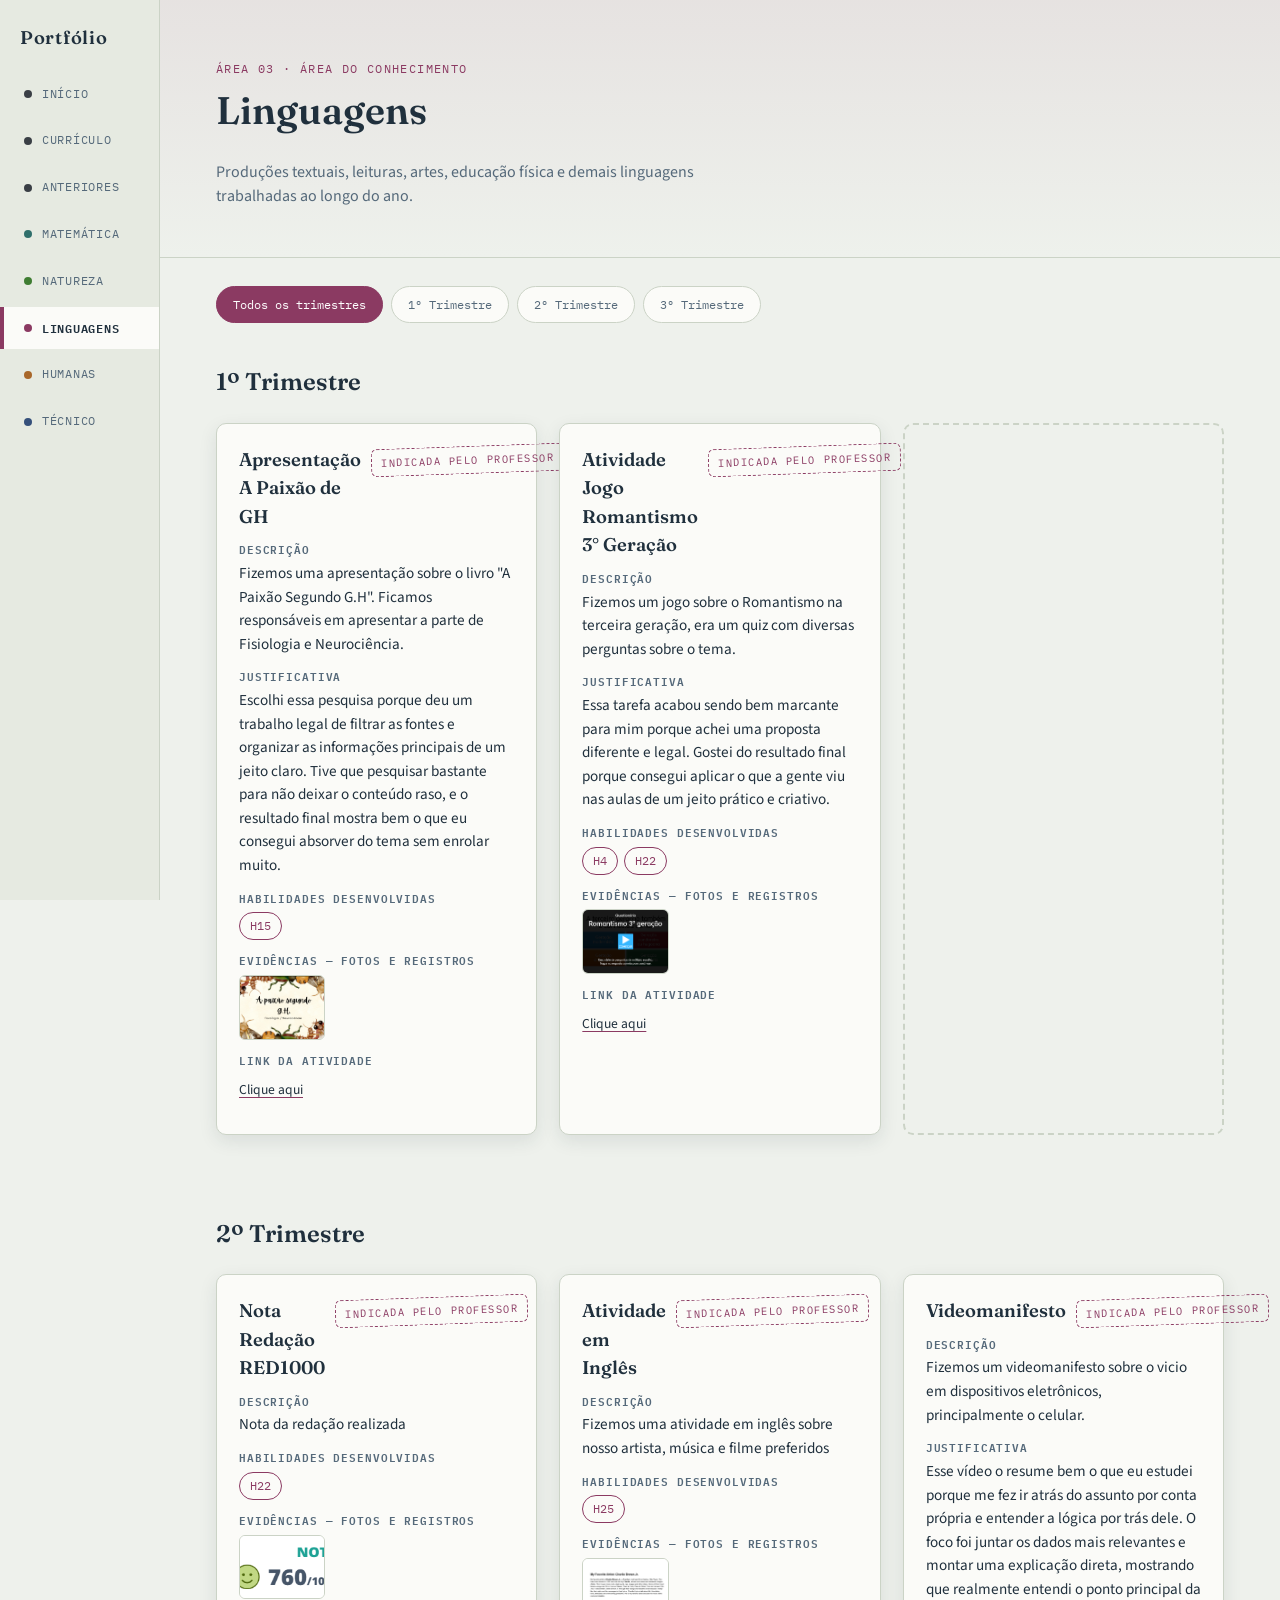
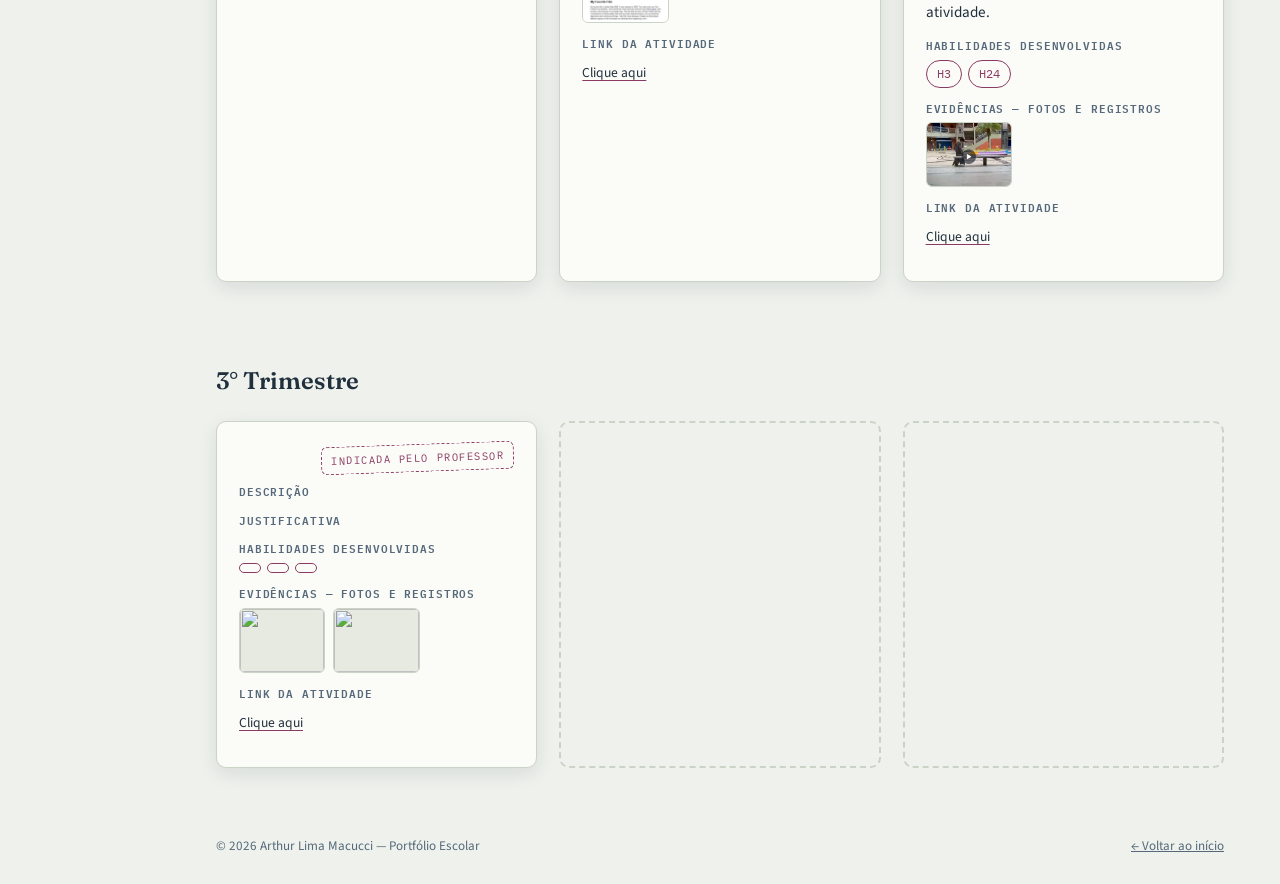
==== paginas/linguagens.html @ ddefc344 "first commit" ====
<!DOCTYPE html>
<html lang="pt-BR">
<head>
<meta charset="UTF-8">
<meta name="viewport" content="width=device-width, initial-scale=1.0">
<title>Linguagens — Portfólio Escolar</title>
<link rel="stylesheet" href="../css/style.css">
</head>
<body class="area-lin" style="--cor-area: var(--lin);">

  <header class="topo-mobile">
    <span class="topo-mobile__titulo">Linguagens</span>
    <button class="topo-mobile__botao" data-acao="abrir-menu" aria-expanded="false">☰ Menu</button>
  </header>

  <div class="pagina">

    <nav class="indice" aria-label="Navegação principal">
      <span class="indice__marca">Portfólio</span>
      <ul class="indice__lista">
        <li><a class="indice__aba" href="../index.html#inicio"><span class="ponto"></span>Início</a></li>
        <li><a class="indice__aba" href="../index.html#curriculo"><span class="ponto"></span>Currículo</a></li>
        <li><a class="indice__aba" href="../index.html#anteriores"><span class="ponto"></span>Anteriores</a></li>
        <li><a class="indice__aba indice__aba--mat" href="matematica.html"><span class="ponto"></span>Matemática</a></li>
        <li><a class="indice__aba indice__aba--nat" href="natureza.html"><span class="ponto"></span>Natureza</a></li>
        <li><a class="indice__aba indice__aba--lin ativa" href="linguagens.html"><span class="ponto"></span>Linguagens</a></li>
        <li><a class="indice__aba indice__aba--hum" href="humanas.html"><span class="ponto"></span>Humanas</a></li>
        <li><a class="indice__aba indice__aba--tec" href="tecnico.html"><span class="ponto"></span>Técnico</a></li>
      </ul>
    </nav>

    <main class="conteudo">

      <header class="area-hero">
        <span class="eyebrow">Área 03 · Área do conhecimento</span>
        <h1 class="area-hero__titulo">Linguagens</h1>
        <p class="area-hero__intro">Produções textuais, leituras, artes, educação física e demais linguagens trabalhadas ao longo do ano.</p>
      </header>

      <div class="filtro-trimestre">
        <button class="filtro-trimestre__botao ativo" data-filtro="todos">Todos os trimestres</button>
        <button class="filtro-trimestre__botao" data-filtro="1">1º Trimestre</button>
        <button class="filtro-trimestre__botao" data-filtro="2">2º Trimestre</button>
        <button class="filtro-trimestre__botao" data-filtro="3">3º Trimestre</button>
      </div>


      <section class="trimestre" data-trimestre="1">
        <div class="trimestre__titulo">
          <h2>1º Trimestre</h2>
        </div>
        <div class="atividades">

        <article class="atividade">
          <div class="atividade__topo">
            <h3 class="atividade__titulo">Apresentação A Paixão de GH</h3>
            <span class="selo ">Indicada pelo professor</span>
          </div>

          <div class="atividade__campo">
            <h4>Descrição</h4>
            <p>Fizemos uma apresentação sobre o livro "A Paixão Segundo G.H". Ficamos responsáveis em apresentar a parte de Fisiologia e Neurociência.</p>
          </div>

          <div class="atividade__campo">
            <h4>Justificativa</h4>
            <p>Escolhi essa pesquisa porque deu um trabalho legal de filtrar as fontes e organizar as informações principais de um jeito claro. Tive que pesquisar bastante para não deixar o conteúdo raso, e o resultado final mostra bem o que eu consegui absorver do tema sem enrolar muito.</p>
          </div>

          <div class="atividade__campo">
            <h4>Habilidades desenvolvidas</h4>
            <div class="habilidades chips">
              <span class="chip">H15</span>
            </div>
          </div>

          <div class="atividade__campo">
            <h4>Evidências — fotos e registros</h4>
            <div class="evidencias">
              <div class="evidencias__foto">
                <img src="../assets/fotos/lin1.png" alt="foto">
              </div>
            </div>
          </div>

          <div class="atividade__campo">
            <h4>Link da atividade</h4>
            <div class="atividade__links">
              <a class="link-evidencia" href="https://www.canva.com/design/DAHGHVCDgGg/r-gsORPA9LTLjKG3ifxD5A/edit" target="_blank" rel="noopener">Clique aqui</a>
            </div>
          </div>
        </article>

                <article class="atividade">
          <div class="atividade__topo">
            <h3 class="atividade__titulo">Atividade Jogo Romantismo 3° Geração</h3>
            <span class="selo ">Indicada pelo professor</span>
          </div>

          <div class="atividade__campo">
            <h4>Descrição</h4>
            <p>Fizemos um jogo sobre o Romantismo na terceira geração, era um quiz com diversas perguntas sobre o tema.</p>
          </div>

          <div class="atividade__campo">
            <h4>Justificativa</h4>
            <p>Essa tarefa acabou sendo bem marcante para mim porque achei uma proposta diferente e legal. Gostei do resultado final porque consegui aplicar o que a gente viu nas aulas de um jeito prático e criativo.</p>
          </div>

          <div class="atividade__campo">
            <h4>Habilidades desenvolvidas</h4>
            <div class="habilidades chips">
              <span class="chip">H4</span>
              <span class="chip">H22</span>
            </div>
          </div>

          <div class="atividade__campo">
            <h4>Evidências — fotos e registros</h4>
            <div class="evidencias">
              <div class="evidencias__foto">
                <img src="../assets/fotos/lin2.png" alt="foto">
              </div>
            </div>
          </div>

          <div class="atividade__campo">
            <h4>Link da atividade</h4>
            <div class="atividade__links">
              <a class="link-evidencia" href="https://wordwall.net/pt/resource/108608948/romantismo-3-gera%C3%A7%C3%A3o" target="_blank" rel="noopener">Clique aqui</a>
            </div>
          </div>
        </article>

        <article class="placeholder-atividade">
        </article>

      </section>

      <section class="trimestre" data-trimestre="2">
        <div class="trimestre__titulo">
          <h2>2º Trimestre</h2>
        </div>
        <div class="atividades">

        <article class="atividade">
          <div class="atividade__topo">
            <h3 class="atividade__titulo">Nota Redação RED1000</h3>
            <span class="selo">Indicada pelo Professor</span>
          </div>

          <div class="atividade__campo">
            <h4>Descrição</h4>
            <p>Nota da redação realizada</p>
          </div>

          <div class="atividade__campo">
            <h4>Habilidades desenvolvidas</h4>
            <div class="habilidades chips">
              <span class="chip">H22</span>
            </div>
          </div>

          <div class="atividade__campo">
            <h4>Evidências — fotos e registros</h4>
            <div class="evidencias">
              <div class="evidencias__foto">
                <img src="../assets/fotos/lin3.png" alt="foto">
              </div>
            </div>
          </div>

        </article>

        <article class="atividade">
          <div class="atividade__topo">
            <h3 class="atividade__titulo">Atividade em Inglês</h3>
            <span class="selo">Indicada pelo Professor</span>
          </div>

          <div class="atividade__campo">
            <h4>Descrição</h4>
            <p>Fizemos uma atividade em inglês sobre nosso artista, música e filme preferidos</p>
          </div>

          <div class="atividade__campo">
            <h4>Habilidades desenvolvidas</h4>
            <div class="habilidades chips">
              <span class="chip">H25</span>
            </div>
          </div>

          <div class="atividade__campo">
            <h4>Evidências — fotos e registros</h4>
            <div class="evidencias">
              <div class="evidencias__foto">
                <img src="../assets/fotos/lin5.png" alt="foto">
              </div>
            </div>
          </div>

          <div class="atividade__campo">
            <h4>Link da atividade</h4>
            <div class="atividade__links">
              <a class="link-evidencia" href="https://docs.google.com/document/d/1YecpVx9sE2G55A8Sb1Qc-tywBkmd6rkrlVikBbKAwKo/edit?tab=t.0#heading=h.dafe6e864k00" target="_blank" rel="noopener">Clique aqui</a>
            </div>
          </div>
        </article>

        <article class="atividade">
          <div class="atividade__topo">
            <h3 class="atividade__titulo">Videomanifesto</h3>
            <span class="selo">Indicada pelo Professor</span>
          </div>

          <div class="atividade__campo">
            <h4>Descrição</h4>
            <p>Fizemos um videomanifesto sobre o vicio em dispositivos eletrônicos, principalmente o celular.</p>
          </div>

          <div class="atividade__campo">
            <h4>Justificativa</h4>
            <p>Esse vídeo o resume bem o que eu estudei porque me fez ir atrás do assunto por conta própria e entender a lógica por trás dele. O foco foi juntar os dados mais relevantes e montar uma explicação direta, mostrando que realmente entendi o ponto principal da atividade.</p>
          </div>

          <div class="atividade__campo">
            <h4>Habilidades desenvolvidas</h4>
            <div class="habilidades chips">
              <span class="chip">H3</span>
              <span class="chip">H24</span>
            </div>
          </div>

          <div class="atividade__campo">
            <h4>Evidências — fotos e registros</h4>
            <div class="evidencias">
              <div class="evidencias__foto">
                <img src="../assets/fotos/lin6.png" alt="foto">
              </div>
            </div>
          </div>

          <div class="atividade__campo">
            <h4>Link da atividade</h4>
            <div class="atividade__links">
              <a class="link-evidencia" href="https://www.canva.com/design/DAHKz9UhmqA/ikxHlmqU3lR7plWTldDWeA/edit" target="_blank" rel="noopener">Clique aqui</a>
            </div>
          </div>
        </article>

      </section>

      <section class="trimestre" data-trimestre="3">
        <div class="trimestre__titulo">
          <h2>3° Trimestre</h2>
        </div>
        <div class="atividades">

        <article class="atividade">
          <div class="atividade__topo">
            <h3 class="atividade__titulo"><!-- EDITAR: título --></h3>
            <span class="selo ">Indicada pelo professor</span>
          </div>

          <div class="atividade__campo">
            <h4>Descrição</h4>
            <p><!-- EDITAR: descreva o que foi feito na atividade --> </p>
          </div>

          <div class="atividade__campo">
            <h4>Justificativa</h4>
            <p><!-- EDITAR: por que você escolheu incluir esta atividade no portfólio --> </p>
          </div>

          <div class="atividade__campo">
            <h4>Habilidades desenvolvidas</h4>
            <div class="habilidades chips">
              <!-- EDITAR: adicione/remova quantas .chip quiser -->
              <span class="chip"></span>
              <span class="chip"></span>
              <span class="chip"></span>
            </div>
          </div>

          <div class="atividade__campo">
            <h4>Evidências — fotos e registros</h4>
            <!-- EDITAR: troque cada src pela sua foto (arraste o arquivo para assets/fotos/)
                 adicione ou remova blocos .evidencias__foto conforme necessário -->
            <div class="evidencias">
              <div class="evidencias__foto">
                <img src="../assets/fotos/placeholder.svg" alt="">
              </div>
              <div class="evidencias__foto">
                <img src="../assets/fotos/placeholder.svg" alt="">
              </div>
            </div>
          </div>

          <div class="atividade__campo">
            <h4>Link da atividade</h4>
            <!-- EDITAR: cole aqui o link do documento, vídeo, apresentação, repositório, etc. -->
            <div class="atividade__links">
              <a class="link-evidencia" href="#" target="_blank" rel="noopener">Clique aqui</a>
            </div>
          </div>
        </article>

        <article class="placeholder-atividade">
        </article>

          <!-- ===== ESPAÇO RESERVADO — apague este bloco assim que adicionar uma atividade real ===== -->
          <div class="placeholder-atividade">
          </div>
        </div>
      </section>

      <footer class="rodape">
        <span>© 2026 Arthur Lima Macucci — Portfólio Escolar</span>
        <a href="../index.html">← Voltar ao início</a>
      </footer>

    </main>
  </div>

  <!-- janela para ampliar as fotos de evidência -->
  <div class="lightbox">
    <button class="lightbox__fechar" aria-label="Fechar">×</button>
    <img src="" alt="">
  </div>

  <script src="../js/main.js"></script>
</body>
</html>
---- css/style.css ----
@import url('https://fonts.googleapis.com/css2?family=Fraunces:opsz,wght@9..144,500;9..144,600;9..144,700&family=Source+Sans+3:wght@400;500;600&family=IBM+Plex+Mono:wght@500&display=swap');

/* ---------- Tokens ---------- */
:root{
  --paper: #EEF1EC;
  --paper-alt: #E6EAE1;
  --card: #FBFBF8;
  --ink: #20303D;
  --ink-soft: #55697A;
  --linha: #CBD3C6;

  /* cor por área do conhecimento */
  --mat: #2F6F6B; /* Matemática   */
  --nat: #3F7D32; /* Natureza     */
  --lin: #8B3A62; /* Linguagens   */
  --hum: #A8672A; /* Humanas      */
  --tec: #35507A; /* Técnico      */
  --geral: #3A3F45; /* páginas gerais (início / currículo) */

  --cor-area: var(--geral); /* sobrescrita por classe no <body> de cada página */

  --raio: 10px;
  --sombra: 0 6px 18px rgba(32,48,61,0.10);

  --fonte-titulo: 'Fraunces', Georgia, serif;
  --fonte-texto: 'Source Sans 3', system-ui, sans-serif;
  --fonte-etiqueta: 'IBM Plex Mono', monospace;
}

/* ---------- Reset básico ---------- */
*, *::before, *::after{ box-sizing: border-box; }
html{ scroll-behavior: smooth; }
body{
  margin: 0;
  background: var(--paper);
  color: var(--ink);
  font-family: var(--fonte-texto);
  line-height: 1.55;
  -webkit-font-smoothing: antialiased;
}
img{ max-width: 100%; display: block; }
a{ color: inherit; }
h1, h2, h3, h4{ font-family: var(--fonte-titulo); font-weight: 600; margin: 0 0 .5em; color: var(--ink); }
p{ margin: 0 0 1em; }
ul{ margin: 0; padding: 0; list-style: none; }
button{ font: inherit; cursor: pointer; }

.eyebrow{
  font-family: var(--fonte-etiqueta);
  font-size: .72rem;
  letter-spacing: .12em;
  text-transform: uppercase;
  color: var(--cor-area);
}

/* ---------- Layout geral ---------- */
.pagina{
  display: grid;
  grid-template-columns: clamp(160px, 12vw, 190px) 1fr;   /* antes: 84px 1fr */
  min-height: 100vh;
}

/* ---------- Aba-índice (assinatura visual) ---------- */
.indice{
  background: var(--paper-alt);
  border-right: 1px solid var(--linha);
  position: sticky;
  top: 0;
  height: 100vh;
  height: 100dvh;
  display: flex;
  flex-direction: column;
  align-items: stretch;
  padding: 24px 0;
  overflow-y: auto;
  overscroll-behavior: contain;
  z-index: 30;
}
.indice__marca{
  font-family: var(--fonte-titulo);
  font-weight: 600;
  font-size: 1.15rem;
  letter-spacing: .04em;
  color: var(--ink);
  padding: 0 20px;
  margin-bottom: 20px;
  white-space: nowrap;
}
.indice__lista{ display: flex; flex-direction: column; gap: 4px; width: 100%; }
.indice__aba{
  --cor: var(--geral);
  display: flex;
  align-items: center;
  justify-content: flex-start;
  gap: 10px;
  padding: 12px 20px;
  border: none;
  border-left: 4px solid transparent;
  background: transparent;
  color: var(--ink-soft);
  font-family: var(--fonte-etiqueta);
  font-size: .76rem;
  letter-spacing: .06em;
  text-transform: uppercase;
  text-decoration: none;
  transition: transform .18s ease, border-color .18s ease, background .18s ease, color .18s ease;
}
.indice__aba span.ponto{
  width: 8px; height: 8px; border-radius: 50%;
  flex-shrink: 0;
  background: var(--cor);
}
.indice__aba:hover{
  background: var(--card);
  transform: translateX(4px);
  color: var(--ink);
}
.indice__aba:focus-visible{
  outline: 2px solid var(--cor);
  outline-offset: -2px;
}
.indice__aba.ativa{
  border-left-color: var(--cor);
  background: var(--card);
  color: var(--ink);
  font-weight: 600;
}
.indice__aba--mat{ --cor: var(--mat); }
.indice__aba--nat{ --cor: var(--nat); }
.indice__aba--lin{ --cor: var(--lin); }
.indice__aba--hum{ --cor: var(--hum); }
.indice__aba--tec{ --cor: var(--tec); }

/* menu mobile */
.indice__gaveta-botao{ display: none; }

/* ---------- Conteúdo ---------- */
.conteudo{ min-width: 0; }

.topo-mobile{
  display: none;
  align-items: center;
  justify-content: space-between;
  padding: 14px 18px;
  background: var(--paper-alt);
  border-bottom: 1px solid var(--linha);
  position: sticky;
  top: 0;
  z-index: 20;
}
.topo-mobile__titulo{ font-family: var(--fonte-titulo); font-weight: 600; }
.topo-mobile__botao{
  background: none; border: 1px solid var(--linha); border-radius: 6px;
  padding: 6px 10px; font-family: var(--fonte-etiqueta); font-size: .8rem;
}

/* ---------- Hero (página inicial) ---------- */
.hero{
  padding: 72px 56px 48px;
  border-bottom: 1px solid var(--linha);
  display: grid;
  grid-template-columns: 1.2fr .8fr;
  gap: 40px;
  align-items: center;
}
.hero__texto .eyebrow{ margin-bottom: 14px; }
.hero__titulo{ font-size: clamp(2.1rem, 3.4vw, 3.4rem); line-height: 1.05; }
.hero__titulo em{ font-style: italic; color: var(--cor-area); }
.hero__intro{ max-width: 52ch; color: var(--ink-soft); font-size: 1.05rem; }
.hero__acoes{ display: flex; gap: 12px; margin-top: 20px; flex-wrap: wrap; }
.botao{
  display: inline-flex; align-items: center; gap: 8px;
  padding: 11px 18px; border-radius: var(--raio);
  font-family: var(--fonte-etiqueta); font-size: .8rem; letter-spacing: .04em;
  text-decoration: none; border: 1px solid var(--ink);
  transition: background .15s ease, color .15s ease, transform .15s ease;
}
.botao--cheio{ background: var(--ink); color: var(--paper); }
.botao--cheio:hover{ transform: translateY(-2px); }
.botao--linha{ background: transparent; color: var(--ink); }
.botao--linha:hover{ background: var(--card); }

.hero__retrato{
  aspect-ratio: 3/4; border-radius: var(--raio); overflow: hidden;
  border: 1px solid var(--linha); box-shadow: var(--sombra);
  background: var(--card);
}
.hero__retrato img{ width: 100%; height: 100%; object-fit: cover; }

/* ---------- Seções gerais ---------- */
.secao{ padding: 56px; border-bottom: 1px solid var(--linha); }
.secao:last-child{ border-bottom: none; }
.secao__cabecalho{ max-width: 70ch; margin-bottom: 32px; }
.secao__titulo{ font-size: 1.9rem; }

/* Quem sou eu — lista de fatos rápidos */
.fatos{
  display: grid; grid-template-columns: repeat(auto-fit, minmax(180px, 1fr));
  gap: 18px; margin-top: 28px;
}
.fatos__item{
  background: var(--card); border: 1px solid var(--linha); border-radius: var(--raio);
  padding: 16px 18px;
}
.fatos__item .eyebrow{ display: block; margin-bottom: 6px; }

/* ---------- Currículo ---------- */
.curriculo-grade{ display: grid; grid-template-columns: repeat(auto-fit, minmax(300px, 1fr)); gap: 28px; }
.curriculo-bloco h3{ font-size: 1.15rem; border-bottom: 2px solid var(--cor-area); padding-bottom: 6px; margin-bottom: 14px; }
.curriculo-item{ margin-bottom: 16px; padding-left: 14px; border-left: 2px solid var(--linha); }
.curriculo-item__periodo{ font-family: var(--fonte-etiqueta); font-size: .72rem; color: var(--ink-soft); text-transform: uppercase; }
.curriculo-item__titulo{ font-weight: 600; margin: 2px 0; }
.chips{ display: flex; flex-wrap: wrap; gap: 8px; margin-top: 6px; }
.chip{
  font-family: var(--fonte-etiqueta); font-size: .72rem; padding: 4px 10px;
  border: 1px solid var(--linha); border-radius: 100px; color: var(--ink-soft);
}

/* ---------- Grade de áreas (cards na home) ---------- */
.areas-grade{ display: grid; grid-template-columns: repeat(auto-fit, minmax(220px, 1fr)); gap: 18px; }
.area-card{
  --cor: var(--geral);
  background: var(--card); border: 1px solid var(--linha); border-radius: var(--raio);
  padding: 20px; text-decoration: none; color: var(--ink);
  border-top: 4px solid var(--cor);
  transition: transform .15s ease, box-shadow .15s ease;
}
.area-card:hover{ transform: translateY(-3px); box-shadow: var(--sombra); }
.area-card__numero{ font-family: var(--fonte-etiqueta); font-size: .75rem; color: var(--cor); }
.area-card h3{ margin: 8px 0 6px; font-size: 1.2rem; }
.area-card p{ color: var(--ink-soft); font-size: .92rem; margin: 0; }
.area-card--mat{ --cor: var(--mat); }
.area-card--nat{ --cor: var(--nat); }
.area-card--lin{ --cor: var(--lin); }
.area-card--hum{ --cor: var(--hum); }
.area-card--tec{ --cor: var(--tec); }

/* ---------- Cabeçalho de página de área ---------- */
.area-hero{
  padding: 56px 56px 32px;
  border-bottom: 1px solid var(--linha);
  background: linear-gradient(180deg, color-mix(in srgb, var(--cor-area) 8%, var(--paper)) 0%, var(--paper) 100%);
}
.area-hero__titulo{ font-size: clamp(1.9rem, 3vw, 2.6rem); }
.area-hero__intro{ max-width: 68ch; color: var(--ink-soft); }

/* ---------- Filtro de trimestre ---------- */
.filtro-trimestre{
  display: flex; gap: 8px; flex-wrap: wrap;
  padding: 0 56px; margin: 28px 0 0;
}
.filtro-trimestre__botao{
  background: var(--card); border: 1px solid var(--linha); border-radius: 100px;
  padding: 8px 16px; font-family: var(--fonte-etiqueta); font-size: .78rem;
  color: var(--ink-soft);
}
.filtro-trimestre__botao.ativo{
  background: var(--cor-area); border-color: var(--cor-area); color: #fff;
}

/* ---------- Bloco de trimestre e cards de atividade ---------- */
.trimestre{ padding: 40px 56px; }
.trimestre__titulo{
  display: flex; align-items: baseline; gap: 10px; margin-bottom: 22px;
}
.trimestre__titulo h2{ font-size: 1.5rem; margin: 0; }
.trimestre__titulo .eyebrow{ font-size: .7rem; }

.atividades{ display: grid; grid-template-columns: repeat(auto-fit, minmax(300px, 1fr)); gap: 22px; }

.atividade{
  background: var(--card); border: 1px solid var(--linha); border-radius: var(--raio);
  padding: 22px; position: relative; box-shadow: var(--sombra);
}
.atividade__topo{ display: flex; justify-content: space-between; align-items: flex-start; gap: 10px; margin-bottom: 10px; }
.atividade__titulo{ font-size: 1.15rem; margin: 0; }
.selo{
  font-family: var(--fonte-etiqueta); font-size: .66rem; text-transform: uppercase;
  letter-spacing: .05em; padding: 5px 9px; border-radius: 6px;
  border: 1px dashed var(--cor-area); color: var(--cor-area); white-space: nowrap;
  transform: rotate(-2deg);
}
.selo--escolha{ border-style: solid; }

.atividade__campo{ margin-bottom: 12px; }
.atividade__campo h4{
  font-family: var(--fonte-etiqueta); font-size: .68rem; text-transform: uppercase;
  letter-spacing: .08em; color: var(--ink-soft); margin: 0 0 4px;
}
.atividade__campo p{ margin: 0; font-size: .95rem; }

.habilidades{ display: flex; flex-wrap: wrap; gap: 6px; }
.habilidades .chip{ border-color: var(--cor-area); color: var(--cor-area); }

.evidencias{ display: grid; grid-template-columns: repeat(3, 1fr); gap: 8px; margin-top: 6px; }
.evidencias__foto{
  border-radius: 6px; overflow: hidden; border: 1px solid var(--linha);
  aspect-ratio: 4/3; cursor: zoom-in; background: var(--paper-alt);
}
.evidencias__foto img{ width: 100%; height: 100%; object-fit: cover; }

.atividade__links{ display: flex; flex-wrap: wrap; gap: 10px; margin-top: 10px; }
.link-evidencia{
  font-size: .85rem; text-decoration: underline; text-decoration-color: var(--cor-area);
  text-underline-offset: 3px;
}

/* espaço reservado — usado quando o estudante ainda não preencheu a atividade */
.placeholder-atividade{
  border: 2px dashed var(--linha); border-radius: var(--raio);
  padding: 26px; text-align: center; color: var(--ink-soft);
  font-family: var(--fonte-etiqueta); font-size: .82rem;
}

/* ---------- Lightbox simples ---------- */
.lightbox{
  position: fixed; inset: 0; background: rgba(32,48,61,.86);
  display: none; align-items: center; justify-content: center; z-index: 100; padding: 30px;
}
.lightbox.aberto{ display: flex; }
.lightbox img{ max-height: 86vh; border-radius: 8px; }
.lightbox__fechar{
  position: absolute; top: 22px; right: 26px; background: none; border: none;
  color: #fff; font-size: 1.6rem; line-height: 1;
}

/* ---------- Portfólios anteriores ---------- */
.anteriores-grade{ display: grid; grid-template-columns: repeat(auto-fit, minmax(320px, 1fr)); gap: 24px; align-items: start; }
.portfolio-anterior{
  background: var(--card); border: 1px solid var(--linha); border-radius: var(--raio);
  padding: 22px; box-shadow: var(--sombra); border-top: 4px solid var(--geral);
}
.portfolio-anterior__topo{ margin-bottom: 14px; }
.portfolio-anterior__topo h3{ font-size: 1.3rem; margin: 4px 0 0; }
.portfolio-anterior .link-evidencia{ display: inline-block; margin-top: 12px; }
.embed-canva{
  position: relative; width: 100%; height: 0; padding-top: 56.2225%;
  border-radius: 8px; overflow: hidden; background: var(--paper-alt);
  box-shadow: 0 2px 8px 0 rgba(63,69,81,0.16); will-change: transform;
}
.embed-canva iframe{ position: absolute; inset: 0; width: 100%; height: 100%; border: none; padding: 0; margin: 0; }

/* ---------- Rodapé ---------- */
.rodape{
  padding: 28px 56px; color: var(--ink-soft); font-size: .82rem;
  display: flex; justify-content: space-between; flex-wrap: wrap; gap: 8px;
}

/* ---------- Telas baixas (notebooks): menu lateral mais compacto ---------- */
@media (min-width: 861px) and (max-height: 700px){
  .indice{ padding: 14px 0; }
  .indice__marca{ margin-bottom: 10px; font-size: 1.05rem; }
  .indice__lista{ gap: 2px; }
  .indice__aba{ padding: 9px 20px; }
}

/* ---------- Responsivo ---------- */
@media (max-width: 860px){
  .pagina{ grid-template-columns: 1fr; }
  .indice{ display: none; position: fixed; left: 0; top: 57px;
  height: calc(100vh - 57px); height: calc(100dvh - 57px);
  width: 230px; padding: 16px 0; box-shadow: var(--sombra); }
  .indice.aberta{ display: flex; }
  .topo-mobile{ display: flex; }

  .hero{ grid-template-columns: 1fr; padding: 40px 22px; }
  .secao, .area-hero, .trimestre{ padding-left: 22px; padding-right: 22px; }
  .filtro-trimestre{ padding-left: 22px; padding-right: 22px; }
  .rodape{ padding: 24px 22px; }
  .evidencias{ grid-template-columns: repeat(2, 1fr); }
}
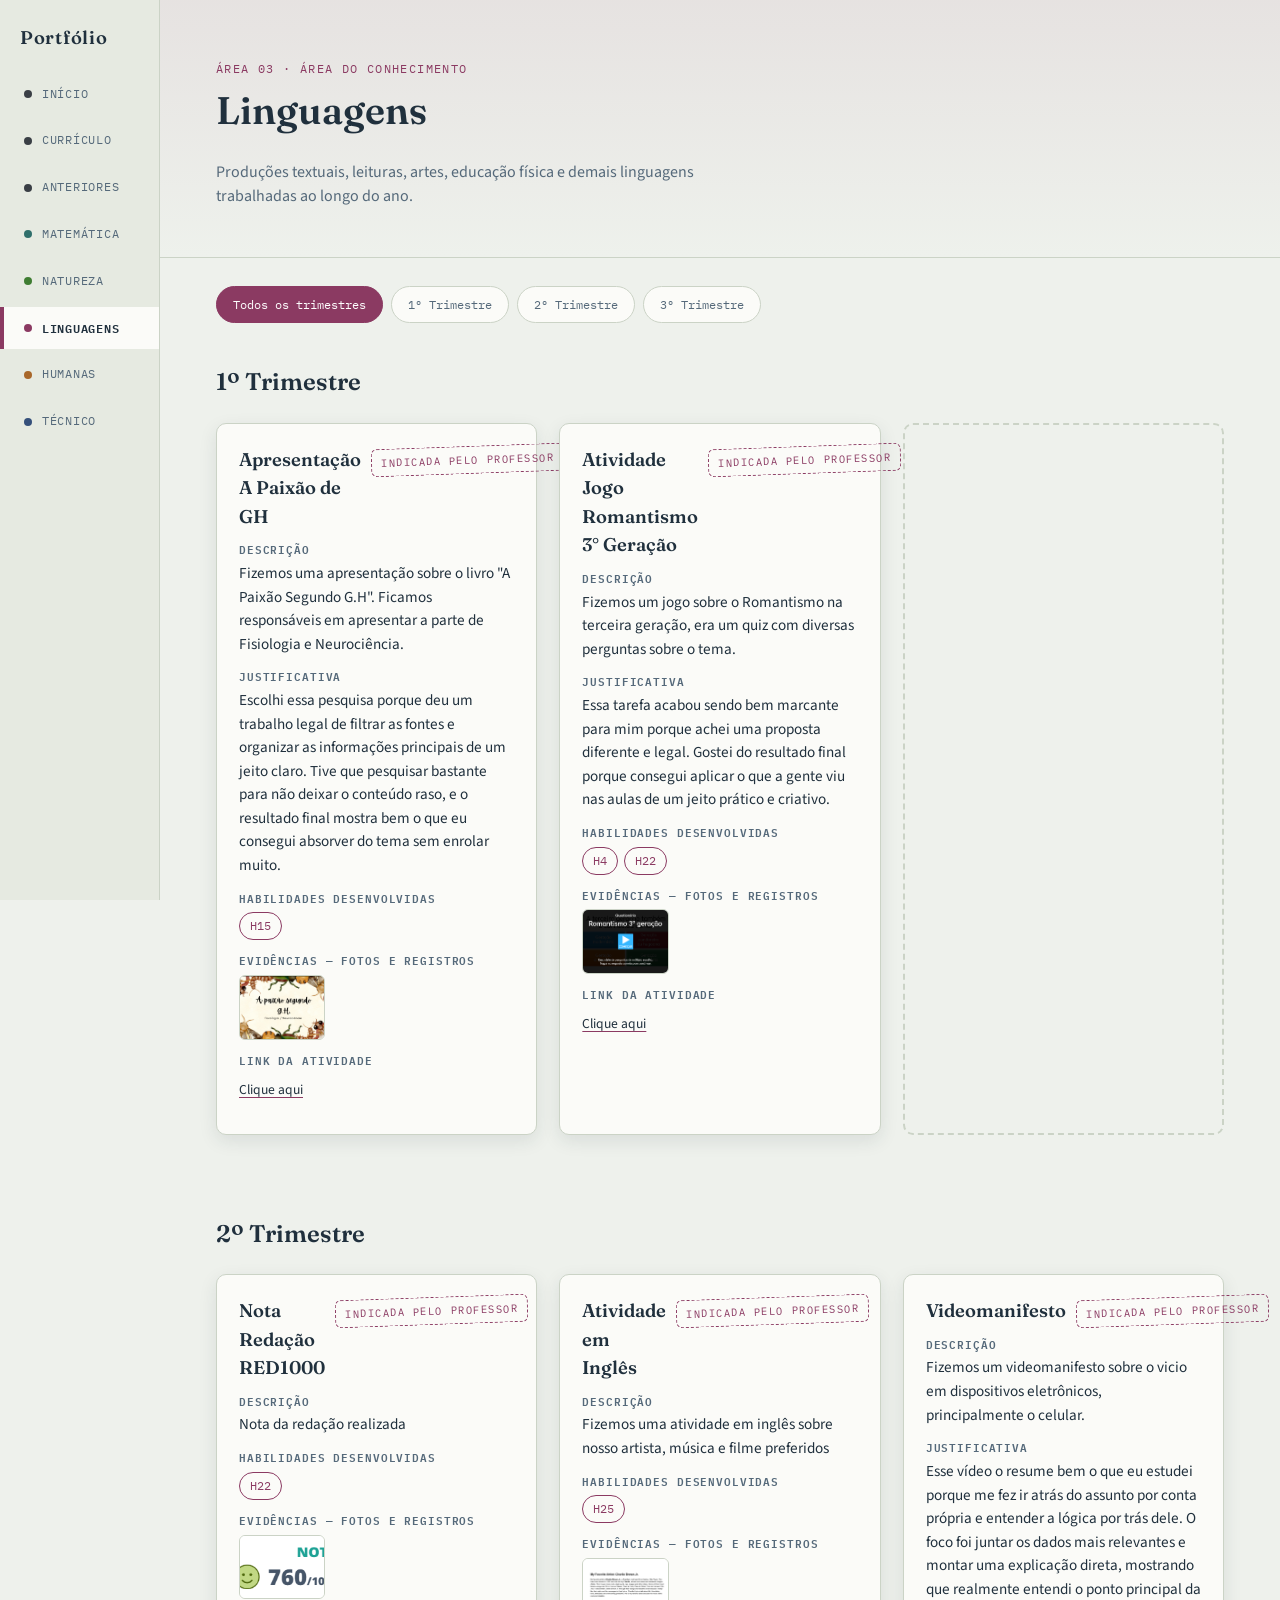
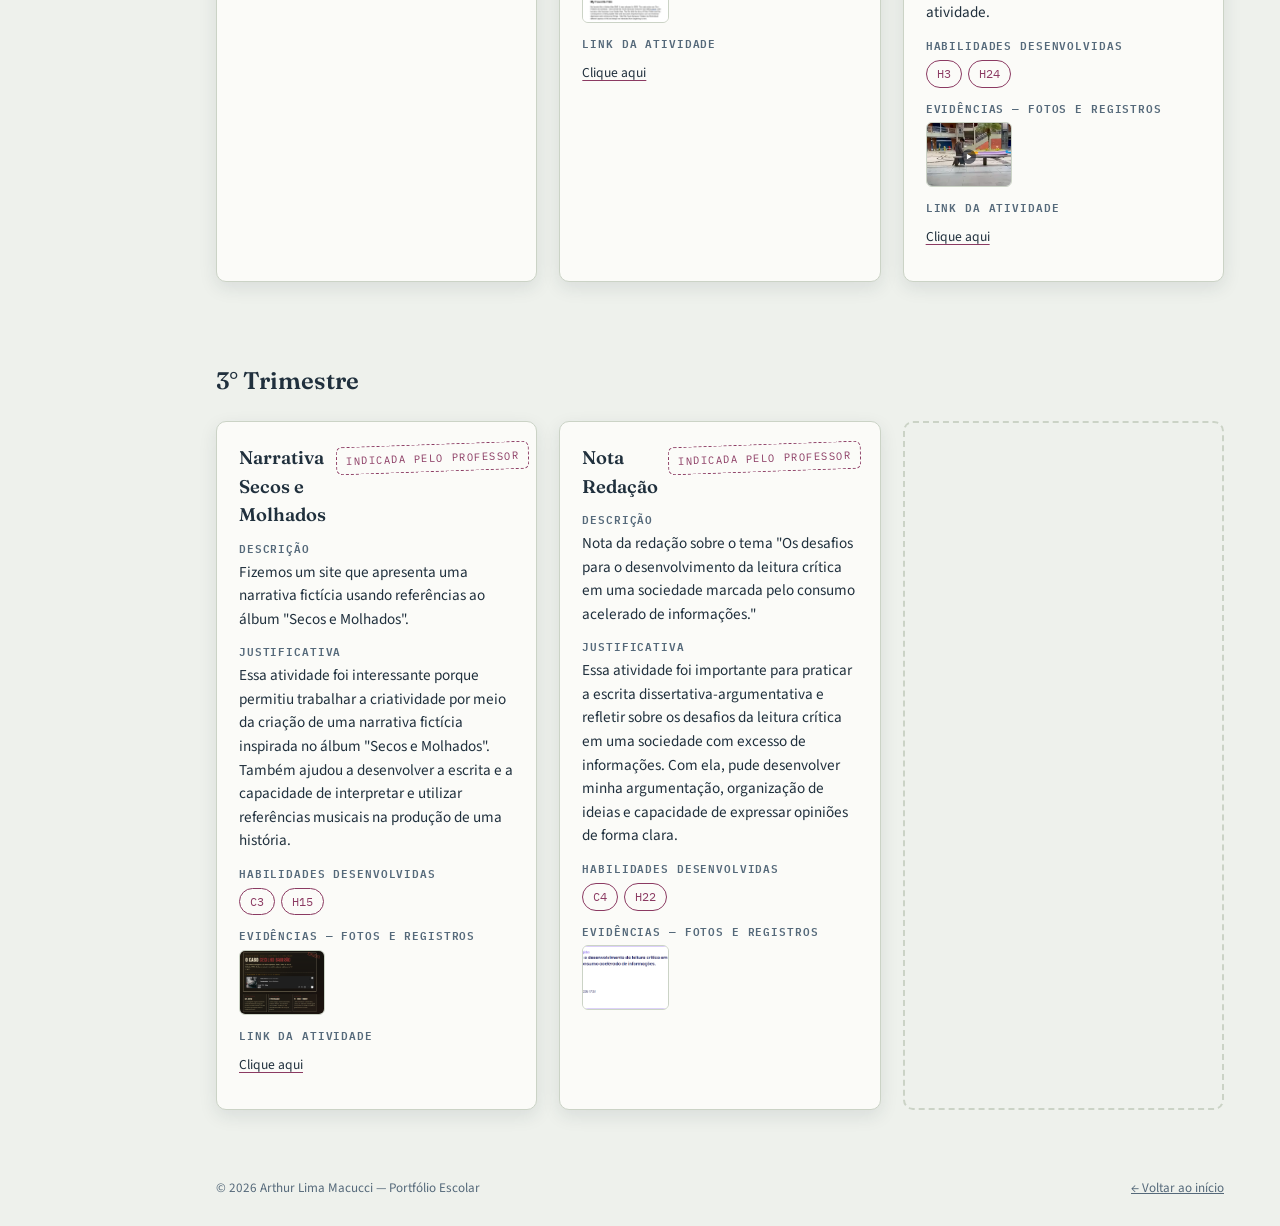
==== commit f7571188: "first commit" ====
--- a/paginas/linguagens.html
+++ b/paginas/linguagens.html
@@ -248,6 +248,9 @@
           </div>
         </article>
 
+
+
+        </div>
       </section>
 
       <section class="trimestre" data-trimestre="3">
@@ -258,59 +261,82 @@
 
         <article class="atividade">
           <div class="atividade__topo">
-            <h3 class="atividade__titulo"><!-- EDITAR: título --></h3>
+            <h3 class="atividade__titulo">Narrativa Secos e Molhados</h3>
             <span class="selo ">Indicada pelo professor</span>
           </div>
 
           <div class="atividade__campo">
             <h4>Descrição</h4>
-            <p><!-- EDITAR: descreva o que foi feito na atividade --> </p>
-          </div>
-
-          <div class="atividade__campo">
-            <h4>Justificativa</h4>
-            <p><!-- EDITAR: por que você escolheu incluir esta atividade no portfólio --> </p>
-          </div>
-
-          <div class="atividade__campo">
-            <h4>Habilidades desenvolvidas</h4>
-            <div class="habilidades chips">
-              <!-- EDITAR: adicione/remova quantas .chip quiser -->
-              <span class="chip"></span>
-              <span class="chip"></span>
-              <span class="chip"></span>
-            </div>
-          </div>
-
-          <div class="atividade__campo">
-            <h4>Evidências — fotos e registros</h4>
-            <!-- EDITAR: troque cada src pela sua foto (arraste o arquivo para assets/fotos/)
-                 adicione ou remova blocos .evidencias__foto conforme necessário -->
-            <div class="evidencias">
-              <div class="evidencias__foto">
-                <img src="../assets/fotos/placeholder.svg" alt="">
-              </div>
-              <div class="evidencias__foto">
-                <img src="../assets/fotos/placeholder.svg" alt="">
-              </div>
-            </div>
-          </div>
-
-          <div class="atividade__campo">
-            <h4>Link da atividade</h4>
-            <!-- EDITAR: cole aqui o link do documento, vídeo, apresentação, repositório, etc. -->
-            <div class="atividade__links">
-              <a class="link-evidencia" href="#" target="_blank" rel="noopener">Clique aqui</a>
-            </div>
-          </div>
-        </article>
-
-        <article class="placeholder-atividade">
-        </article>
-
-          <!-- ===== ESPAÇO RESERVADO — apague este bloco assim que adicionar uma atividade real ===== -->
-          <div class="placeholder-atividade">
-          </div>
+            <p>Fizemos um site que apresenta uma narrativa fictícia usando referências ao álbum "Secos e Molhados".</p>
+          </div>
+
+          <div class="atividade__campo">
+            <h4>Justificativa</h4>
+            <p>Essa atividade foi interessante porque permitiu trabalhar a criatividade por meio da criação de uma narrativa fictícia inspirada no álbum "Secos e Molhados". Também ajudou a desenvolver a escrita e a capacidade de interpretar e utilizar referências musicais na produção de uma história.</p>
+          </div>
+
+          <div class="atividade__campo">
+            <h4>Habilidades desenvolvidas</h4>
+            <div class="habilidades chips">
+              <span class="chip">C3</span>
+              <span class="chip">H15</span>
+            </div>
+          </div>
+
+          <div class="atividade__campo">
+            <h4>Evidências — fotos e registros</h4>
+            <div class="evidencias">
+              <div class="evidencias__foto">
+                <img src="../assets/fotos/lin7.png" alt="">
+              </div>
+            </div>
+          </div>
+
+          <div class="atividade__campo">
+            <h4>Link da atividade</h4>
+            <div class="atividade__links">
+              <a class="link-evidencia" href="https://dossie1973.netlify.app/" target="_blank" rel="noopener">Clique aqui</a>
+            </div>
+          </div>
+        </article>
+
+      <article class="atividade">
+          <div class="atividade__topo">
+            <h3 class="atividade__titulo">Nota Redação</h3>
+            <span class="selo ">Indicada pelo professor</span>
+          </div>
+
+          <div class="atividade__campo">
+            <h4>Descrição</h4>
+            <p>Nota da redação sobre o tema "Os desafios para o desenvolvimento da leitura crítica em uma sociedade marcada pelo consumo acelerado de informações."</p>
+          </div>
+
+          <div class="atividade__campo">
+            <h4>Justificativa</h4>
+            <p>Essa atividade foi importante para praticar a escrita dissertativa-argumentativa e refletir sobre os desafios da leitura crítica em uma sociedade com excesso de informações. Com ela, pude desenvolver minha argumentação, organização de ideias e capacidade de expressar opiniões de forma clara.</p>
+          </div>
+
+          <div class="atividade__campo">
+            <h4>Habilidades desenvolvidas</h4>
+            <div class="habilidades chips">
+              <span class="chip">C4</span>
+              <span class="chip">H22</span>
+            </div>
+          </div>
+
+          <div class="atividade__campo">
+            <h4>Evidências — fotos e registros</h4>
+            <div class="evidencias">
+              <div class="evidencias__foto">
+                <img src="../assets/fotos/lin8.png" alt="">
+              </div>
+            </div>
+          </div>
+        </article>
+      
+      <div class="placeholder-atividade">
+      </div>
+
         </div>
       </section>
 
@@ -324,7 +350,7 @@
 
   <!-- janela para ampliar as fotos de evidência -->
   <div class="lightbox">
-    <button class="lightbox__fechar" aria-label="Fechar">×</button>
+    <button class="lightbox__fechar" aria-label="Fechar">x</button>
     <img src="" alt="">
   </div>
 
